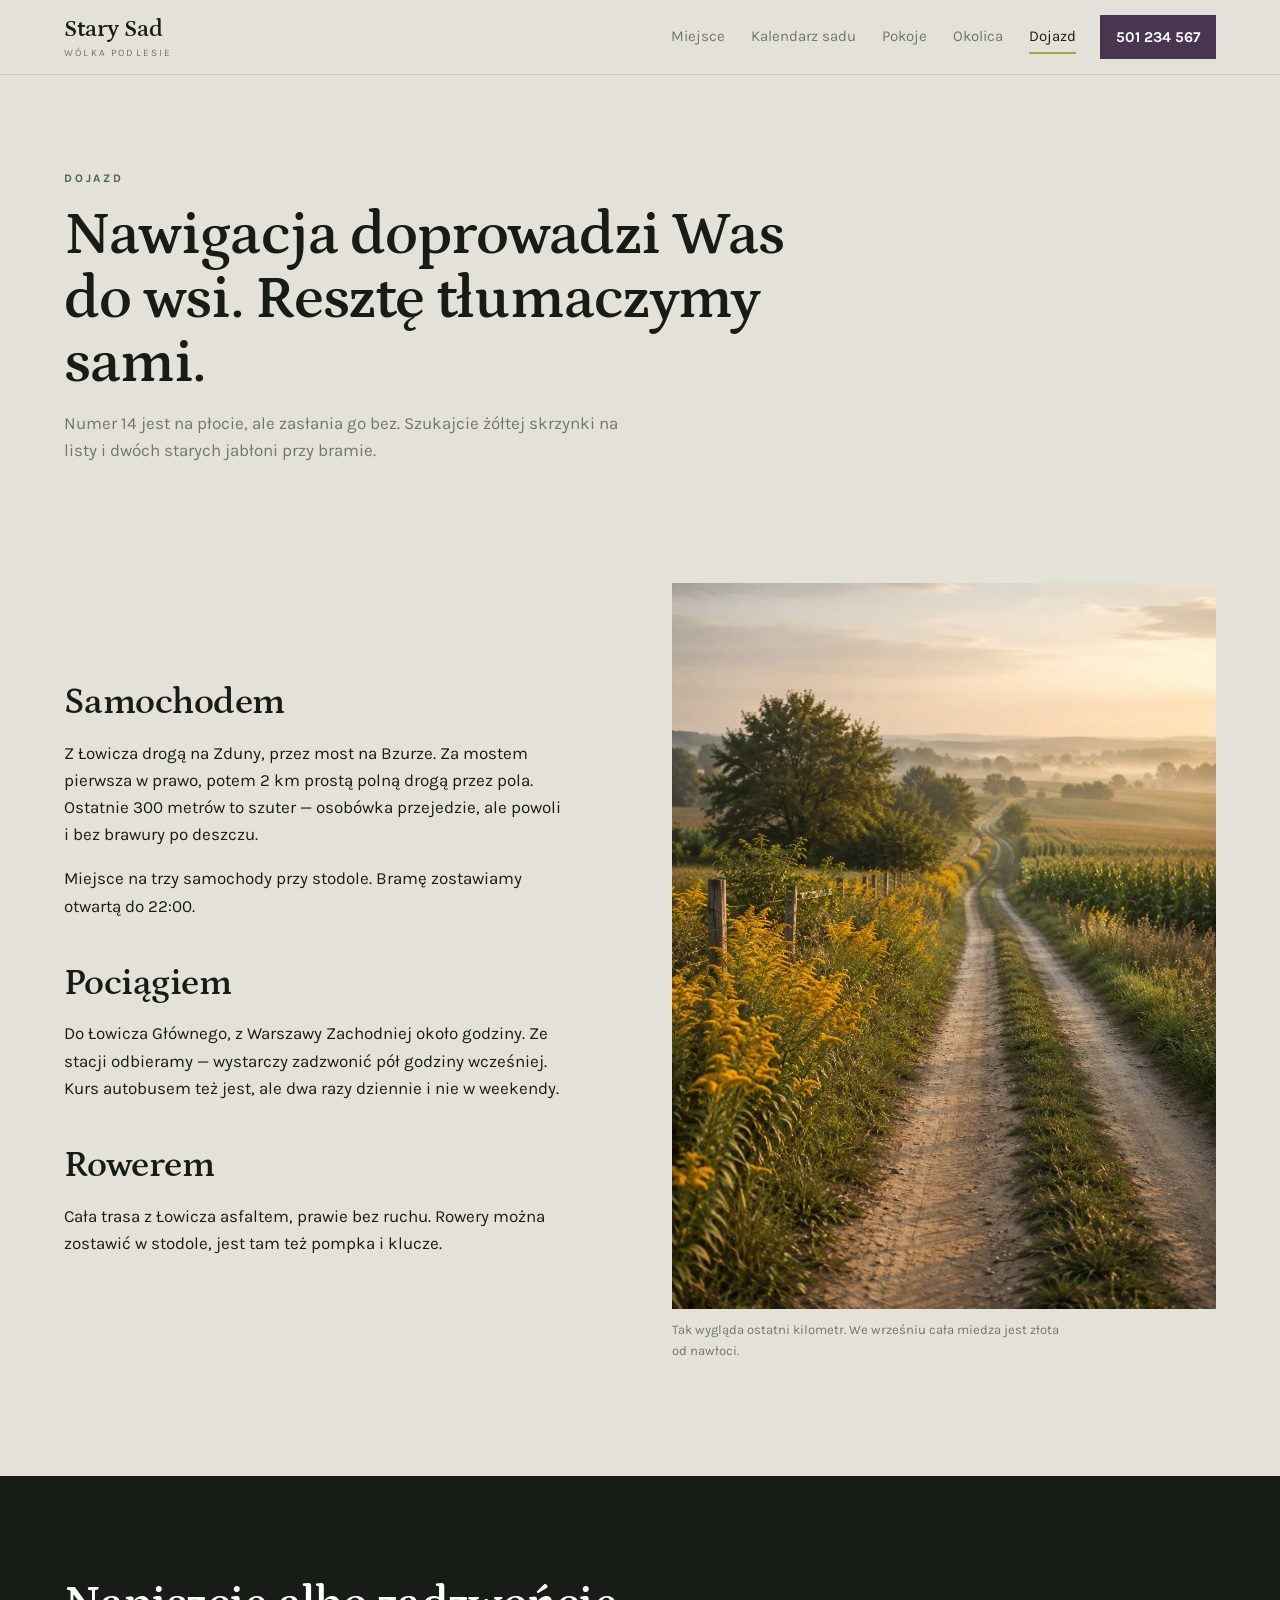
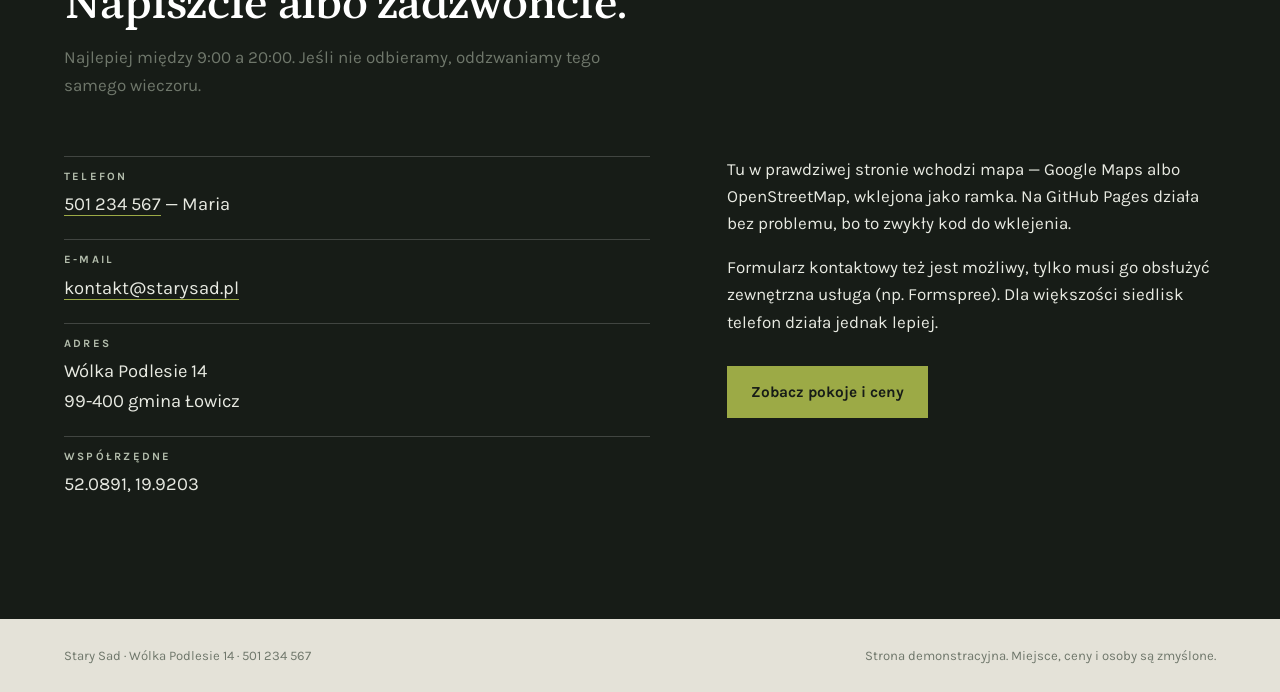
==== kontakt.html @ 5e28451e "Add files via upload" ====
<!doctype html>
<html lang="pl">
<head>
<meta charset="utf-8">
<meta name="viewport" content="width=device-width,initial-scale=1">
<title>Dojazd i kontakt — Stary Sad</title>
<meta name="description" content="Jak dojechać do siedliska Stary Sad w Wólce Podlesie: samochodem, pociągiem do Łowicza, rowerem. Telefon 501 234 567.">
<meta property="og:title" content="Dojazd i kontakt — Stary Sad">
<meta property="og:description" content="9 km od Łowicza. Ostatnie 300 metrów to szuter.">
<meta property="og:image" content="img/hero-dom.jpg">
<link rel="icon" href="data:image/svg+xml,<svg xmlns='http://www.w3.org/2000/svg' viewBox='0 0 32 32'><rect width='32' height='32' fill='%2333472c'/><circle cx='16' cy='19' r='8' fill='%239caa46'/><path d='M16 11V5' stroke='%23e4e2d8' stroke-width='2'/></svg>">
<link rel="preconnect" href="https://fonts.googleapis.com">
<link rel="preconnect" href="https://fonts.gstatic.com" crossorigin>
<link href="https://fonts.googleapis.com/css2?family=Karla:wght@400;700&family=Petrona:wght@500;600&display=swap" rel="stylesheet">
<link rel="stylesheet" href="styl.css">
</head>
<body>

<header class="gora">
  <div class="owijka gora-rzad">
    <a class="znak" href="index.html">Stary Sad<i>Wólka Podlesie</i></a>
    <nav class="menu">
      <a href="index.html#miejsce">Miejsce</a>
      <a href="index.html#kalendarz">Kalendarz sadu</a>
      <a href="pokoje.html">Pokoje</a>
      <a href="index.html#okolica">Okolica</a>
      <a href="kontakt.html" aria-current="page">Dojazd</a>
    </nav>
    <a class="telefon" href="tel:+48501234567">501 234 567</a>
  </div>
</header>

<main>

<section class="owijka naglowek-strony">
  <p class="nadpis" style="color:var(--sad-jasny)">Dojazd</p>
  <h1>Nawigacja doprowadzi Was do wsi. Resztę tłumaczymy sami.</h1>
  <p class="wstep">Numer 14 jest na płocie, ale zasłania go bez. Szukajcie żółtej skrzynki na listy i dwóch starych jabłoni przy bramie.</p>
</section>

<section class="blok">
  <div class="owijka para">
    <div>
      <h2 class="tytul" style="font-size:clamp(1.6rem,3vw,2.3rem)">Samochodem</h2>
      <p>Z Łowicza drogą na Zduny, przez most na Bzurze. Za mostem pierwsza w prawo, potem 2 km prostą polną drogą przez pola. Ostatnie 300 metrów to szuter — osobówka przejedzie, ale powoli i bez brawury po deszczu.</p>
      <p>Miejsce na trzy samochody przy stodole. Bramę zostawiamy otwartą do 22:00.</p>

      <h2 class="tytul" style="font-size:clamp(1.6rem,3vw,2.3rem);margin-top:44px">Pociągiem</h2>
      <p>Do Łowicza Głównego, z Warszawy Zachodniej około godziny. Ze stacji odbieramy — wystarczy zadzwonić pół godziny wcześniej. Kurs autobusem też jest, ale dwa razy dziennie i nie w weekendy.</p>

      <h2 class="tytul" style="font-size:clamp(1.6rem,3vw,2.3rem);margin-top:44px">Rowerem</h2>
      <p>Cała trasa z Łowicza asfaltem, prawie bez ruchu. Rowery można zostawić w stodole, jest tam też pompka i klucze.</p>
    </div>

    <div>
      <div class="ph" data-opis="zdjęcie: droga do siedliska" style="aspect-ratio:3/4">
        <img src="img/droga.jpg" width="1086" height="1448" loading="lazy" decoding="async" alt="Polna droga prowadząca do siedliska">
      </div>
      <p class="podpis">Tak wygląda ostatni kilometr. We wrześniu cała miedza jest złota od nawłoci.</p>
    </div>
  </div>
</section>

<section class="blok kontakt">
  <div class="owijka">
    <h2 class="tytul">Napiszcie albo zadzwońcie.</h2>
    <p class="wstep">Najlepiej między 9:00 a 20:00. Jeśli nie odbieramy, oddzwaniamy tego samego wieczoru.</p>

    <div class="kontakt-siatka">
      <dl class="dane">
        <div>
          <dt>Telefon</dt>
          <dd><a href="tel:+48501234567">501 234 567</a> — Maria</dd>
        </div>
        <div>
          <dt>E-mail</dt>
          <dd><a href="mailto:kontakt@starysad.pl">kontakt@starysad.pl</a></dd>
        </div>
        <div>
          <dt>Adres</dt>
          <dd>Wólka Podlesie 14<br>99-400 gmina Łowicz</dd>
        </div>
        <div>
          <dt>Współrzędne</dt>
          <dd>52.0891, 19.9203</dd>
        </div>
      </dl>

      <div>
        <p>Tu w prawdziwej stronie wchodzi mapa — Google Maps albo OpenStreetMap, wklejona jako ramka. Na GitHub Pages działa bez problemu, bo to zwykły kod do wklejenia.</p>
        <p>Formularz kontaktowy też jest możliwy, tylko musi go obsłużyć zewnętrzna usługa (np. Formspree). Dla większości siedlisk telefon działa jednak lepiej.</p>
        <div class="przyciski">
          <a class="btn btn-glowny" href="pokoje.html">Zobacz pokoje i ceny</a>
        </div>
      </div>
    </div>
  </div>
</section>

</main>

<footer class="owijka stopka">
  <span>Stary Sad · Wólka Podlesie 14 · 501 234 567</span>
  <span>Strona demonstracyjna. Miejsce, ceny i osoby są zmyślone.</span>
</footer>

<script src="skrypt.js"></script>
</body>
</html>
---- styl.css ----
/* Stary Sad — arkusz wspólny dla wszystkich podstron */

:root{
  --atrament:#171c17;
  --sad:#33472c;
  --sad-jasny:#4c6440;
  --sliwka:#4a3550;
  --antonowka:#9caa46;
  --len:#e4e2d8;
  --len-jasny:#efeee7;
  --mgla:#b3bdac;
  --szept:#6f776b;
  --linia:#cdcabd;

  --display:"Petrona",Georgia,serif;
  --tekst:"Karla",system-ui,-apple-system,"Segoe UI",sans-serif;

  --marg:clamp(20px,5vw,64px);
}

*{box-sizing:border-box}
html{scroll-behavior:smooth}
body{
  margin:0;background:var(--len);color:var(--atrament);
  font-family:var(--tekst);font-size:17px;line-height:1.6;
  -webkit-font-smoothing:antialiased;
}
img{display:block;max-width:100%}
a{color:inherit}
h1,h2,h3{font-family:var(--display);font-weight:600;letter-spacing:-.015em;margin:0}
:focus-visible{outline:3px solid var(--sliwka);outline-offset:3px}

.owijka{width:min(1180px,100% - var(--marg)*2);margin-inline:auto}
section{scroll-margin-top:96px}

/* ---------- nagłówek ---------- */
.gora{
  position:sticky;top:0;z-index:40;background:var(--len);
  border-bottom:1px solid var(--linia);
}
.gora-rzad{display:flex;align-items:center;gap:24px;min-height:74px}
.znak{font-family:var(--display);font-size:1.5rem;font-weight:600;text-decoration:none;line-height:1.1}
.znak i{display:block;font:400 .62rem/1 var(--tekst);font-style:normal;
  letter-spacing:.22em;text-transform:uppercase;color:var(--szept);margin-top:5px}
.menu{margin-left:auto;display:flex;gap:26px;font-size:.94rem}
.menu a{text-decoration:none;color:var(--szept);padding:4px 0;border-bottom:2px solid transparent}
.menu a:hover,.menu a[aria-current]{color:var(--atrament);border-bottom-color:var(--antonowka)}
.telefon{
  font-weight:700;text-decoration:none;white-space:nowrap;
  padding:10px 16px;background:var(--sliwka);color:#fff;font-size:.94rem;
}
.telefon:hover{background:var(--atrament)}

/* ---------- hero ---------- */
.hero{position:relative;min-height:min(86vh,760px);display:flex;align-items:flex-end;
  background:var(--sad);overflow:hidden}
.hero .ph,.hero .ph img{position:absolute;inset:0;width:100%;height:100%}
.hero .ph img{object-fit:cover;object-position:38% center}
.hero:after{content:"";position:absolute;inset:0;
  background:linear-gradient(180deg,rgba(23,28,23,.45) 0%,rgba(23,28,23,.05) 38%,rgba(23,28,23,.82) 100%)}
.hero-tresc{position:relative;z-index:2;color:#f3f2ea;padding:0 0 clamp(36px,6vw,72px)}
.hero h1{font-size:clamp(2.6rem,6.4vw,5rem);line-height:1.02;max-width:16ch;color:#fff}
.nadpis{font:700 .72rem/1 var(--tekst);letter-spacing:.24em;text-transform:uppercase;
  color:var(--antonowka);margin-bottom:20px}
.hero p{max-width:52ch;font-size:1.1rem;color:#dfe2d8;margin:20px 0 0}
.przyciski{display:flex;gap:12px;flex-wrap:wrap;margin-top:30px}
.btn{display:inline-block;padding:14px 24px;text-decoration:none;font-weight:700;font-size:.96rem}
.btn-glowny{background:var(--antonowka);color:var(--atrament)}
.btn-glowny:hover{background:#b0be55}
.btn-obrys{border:1.5px solid rgba(255,255,255,.6);color:#fff}
.btn-obrys:hover{background:rgba(255,255,255,.12)}
.btn-ciemny{background:var(--sliwka);color:#fff}
.btn-ciemny:hover{background:var(--atrament)}

/* ---------- bloki treści ---------- */
.blok{padding:clamp(56px,8vw,104px) 0}
.blok-len{background:var(--len-jasny);border-block:1px solid var(--linia)}
.tytul{font-size:clamp(1.9rem,4vw,3rem);line-height:1.08;max-width:20ch}
.wstep{color:var(--szept);max-width:56ch;margin-top:14px}
.para{display:grid;grid-template-columns:1fr 1fr;gap:clamp(28px,5vw,64px);align-items:center}
.para p{max-width:50ch}
.podpis{font-size:.82rem;color:var(--szept);margin-top:10px}

/* ---------- kalendarz sadu (element charakterystyczny) ---------- */
.kalendarz{background:var(--sad);color:#eceee6}
.kalendarz .tytul{color:#fff}
.kalendarz .wstep{color:var(--mgla)}
.miesiace{display:grid;grid-template-columns:repeat(12,1fr);gap:6px;margin-top:44px;
  align-items:end;min-height:190px}
.mies{background:none;border:0;padding:0;font:inherit;color:inherit;text-align:left;cursor:pointer;
  display:flex;flex-direction:column;justify-content:flex-end;gap:8px}
.slupek{width:100%;background:rgba(255,255,255,.16);transition:background .2s}
.mies:hover .slupek,.mies[aria-pressed="true"] .slupek{background:var(--antonowka)}
.mies[aria-pressed="true"] .slupek{box-shadow:0 0 0 1px var(--antonowka)}
.mies span{font:700 .7rem/1 var(--tekst);letter-spacing:.1em;text-transform:uppercase;color:var(--mgla)}
.mies[aria-pressed="true"] span{color:#fff}
.opis-miesiaca{
  margin-top:26px;border-top:1px solid rgba(255,255,255,.2);padding-top:22px;
  display:grid;grid-template-columns:auto 1fr;gap:22px;align-items:baseline;min-height:86px}
.opis-miesiaca b{font-family:var(--display);font-size:1.7rem;font-weight:600;white-space:nowrap}
.opis-miesiaca p{margin:0;color:#dfe4d9;max-width:60ch}

/* ---------- pokoje ---------- */
.pokoje{display:grid;grid-template-columns:repeat(3,1fr);gap:24px;margin-top:44px}
.pokoj{background:var(--len-jasny);border:1px solid var(--linia);display:flex;flex-direction:column}
.pokoj .ph{aspect-ratio:4/3}
.pokoj-tresc{padding:22px;display:flex;flex-direction:column;flex:1;gap:10px}
.pokoj h3{font-size:1.45rem}
.pokoj p{margin:0;color:var(--szept);font-size:.95rem}
.cena{margin-top:auto;padding-top:14px;border-top:1px solid var(--linia);
  display:flex;justify-content:space-between;align-items:baseline;gap:10px}
.cena b{font-family:var(--display);font-size:1.35rem;font-weight:600}
.cena small{color:var(--szept);font-size:.82rem}

/* ---------- okolica ---------- */
.okolica{margin-top:40px;border-top:1px solid var(--linia)}
.pozycja{display:grid;grid-template-columns:96px 1fr;gap:20px;padding:20px 0;
  border-bottom:1px solid var(--linia);align-items:baseline}
.dystans{font-family:var(--display);font-size:1.15rem;font-weight:600;color:var(--sliwka)}
.pozycja h3{font-size:1.05rem;font-family:var(--tekst);font-weight:700;margin-bottom:3px}
.pozycja p{margin:0;color:var(--szept);font-size:.95rem}

/* ---------- galeria ---------- */
.galeria{display:grid;grid-template-columns:repeat(3,1fr);gap:12px;margin-top:40px}
.galeria .ph{aspect-ratio:3/2}

/* ---------- zdjęcia i zastępniki ---------- */
.ph{position:relative;overflow:hidden;background:var(--mgla)}
.ph img{width:100%;height:100%;object-fit:cover}
.ph.brak{background:
  repeating-linear-gradient(45deg,#c9cfc2 0 10px,#c3cabc 10px 20px);}
.ph.brak:after{
  content:attr(data-opis);position:absolute;inset:0;display:flex;align-items:center;
  justify-content:center;text-align:center;padding:16px;
  font:700 .74rem/1.45 var(--tekst);letter-spacing:.1em;text-transform:uppercase;color:#4c5548}
.ph.brak img{display:none}

/* ---------- kontakt / stopka ---------- */
.kontakt{background:var(--atrament);color:#e8eae2}
.kontakt .tytul{color:#fff}
.kontakt-siatka{display:grid;grid-template-columns:1.2fr 1fr;gap:clamp(30px,6vw,80px);margin-top:40px}
.dane{display:grid;gap:20px}
.dane div{border-top:1px solid rgba(255,255,255,.18);padding-top:14px}
.dane dt{font:700 .7rem/1 var(--tekst);letter-spacing:.2em;text-transform:uppercase;
  color:var(--mgla);margin-bottom:8px}
.dane dd{margin:0;font-size:1.15rem}
.dane a{text-decoration:none;border-bottom:1px solid var(--antonowka)}
.stopka{padding:26px 0;font-size:.82rem;color:var(--szept);display:flex;
  justify-content:space-between;gap:16px;flex-wrap:wrap}

/* ---------- podstrony ---------- */
.naglowek-strony{padding:clamp(48px,7vw,86px) 0 0}
.naglowek-strony h1{font-size:clamp(2.2rem,5vw,3.8rem);line-height:1.05;max-width:18ch}
.pokoj-duzy{display:grid;grid-template-columns:1fr 1fr;gap:clamp(28px,5vw,60px);
  align-items:center;padding:clamp(40px,6vw,72px) 0;border-bottom:1px solid var(--linia)}
.pokoj-duzy:nth-child(even) .ph{order:2}
.pokoj-duzy .ph{aspect-ratio:4/3}
.lista{list-style:none;padding:0;margin:18px 0 0;display:grid;gap:8px}
.lista li{padding-left:22px;position:relative;color:var(--szept);font-size:.96rem}
.lista li:before{content:"";position:absolute;left:0;top:.62em;width:9px;height:9px;
  background:var(--antonowka)}
.tabela{width:100%;border-collapse:collapse;margin-top:30px;font-size:.96rem}
.tabela th,.tabela td{text-align:left;padding:13px 12px;border-bottom:1px solid var(--linia)}
.tabela th{font:700 .72rem/1 var(--tekst);letter-spacing:.16em;text-transform:uppercase;color:var(--szept)}
.tabela td:last-child,.tabela th:last-child{text-align:right}

/* ---------- responsywność ---------- */
@media(max-width:900px){
  .para,.kontakt-siatka,.pokoj-duzy{grid-template-columns:1fr}
  .pokoj-duzy:nth-child(even) .ph{order:0}
  .pokoje{grid-template-columns:1fr;max-width:460px}
  .galeria{grid-template-columns:repeat(2,1fr)}
  .menu{display:none}
  .gora-rzad{justify-content:space-between}
  .telefon{margin-left:auto}
  .miesiace{grid-template-columns:repeat(6,1fr);row-gap:18px;min-height:0}
  .slupek{min-height:14px}
  .opis-miesiaca{grid-template-columns:1fr;gap:8px}
}
@media(max-width:520px){
  body{font-size:16px}
  .pozycja{grid-template-columns:1fr;gap:4px}
  .znak{font-size:1.25rem}
}
@media(prefers-reduced-motion:reduce){
  html{scroll-behavior:auto}
  *{transition:none!important}
}
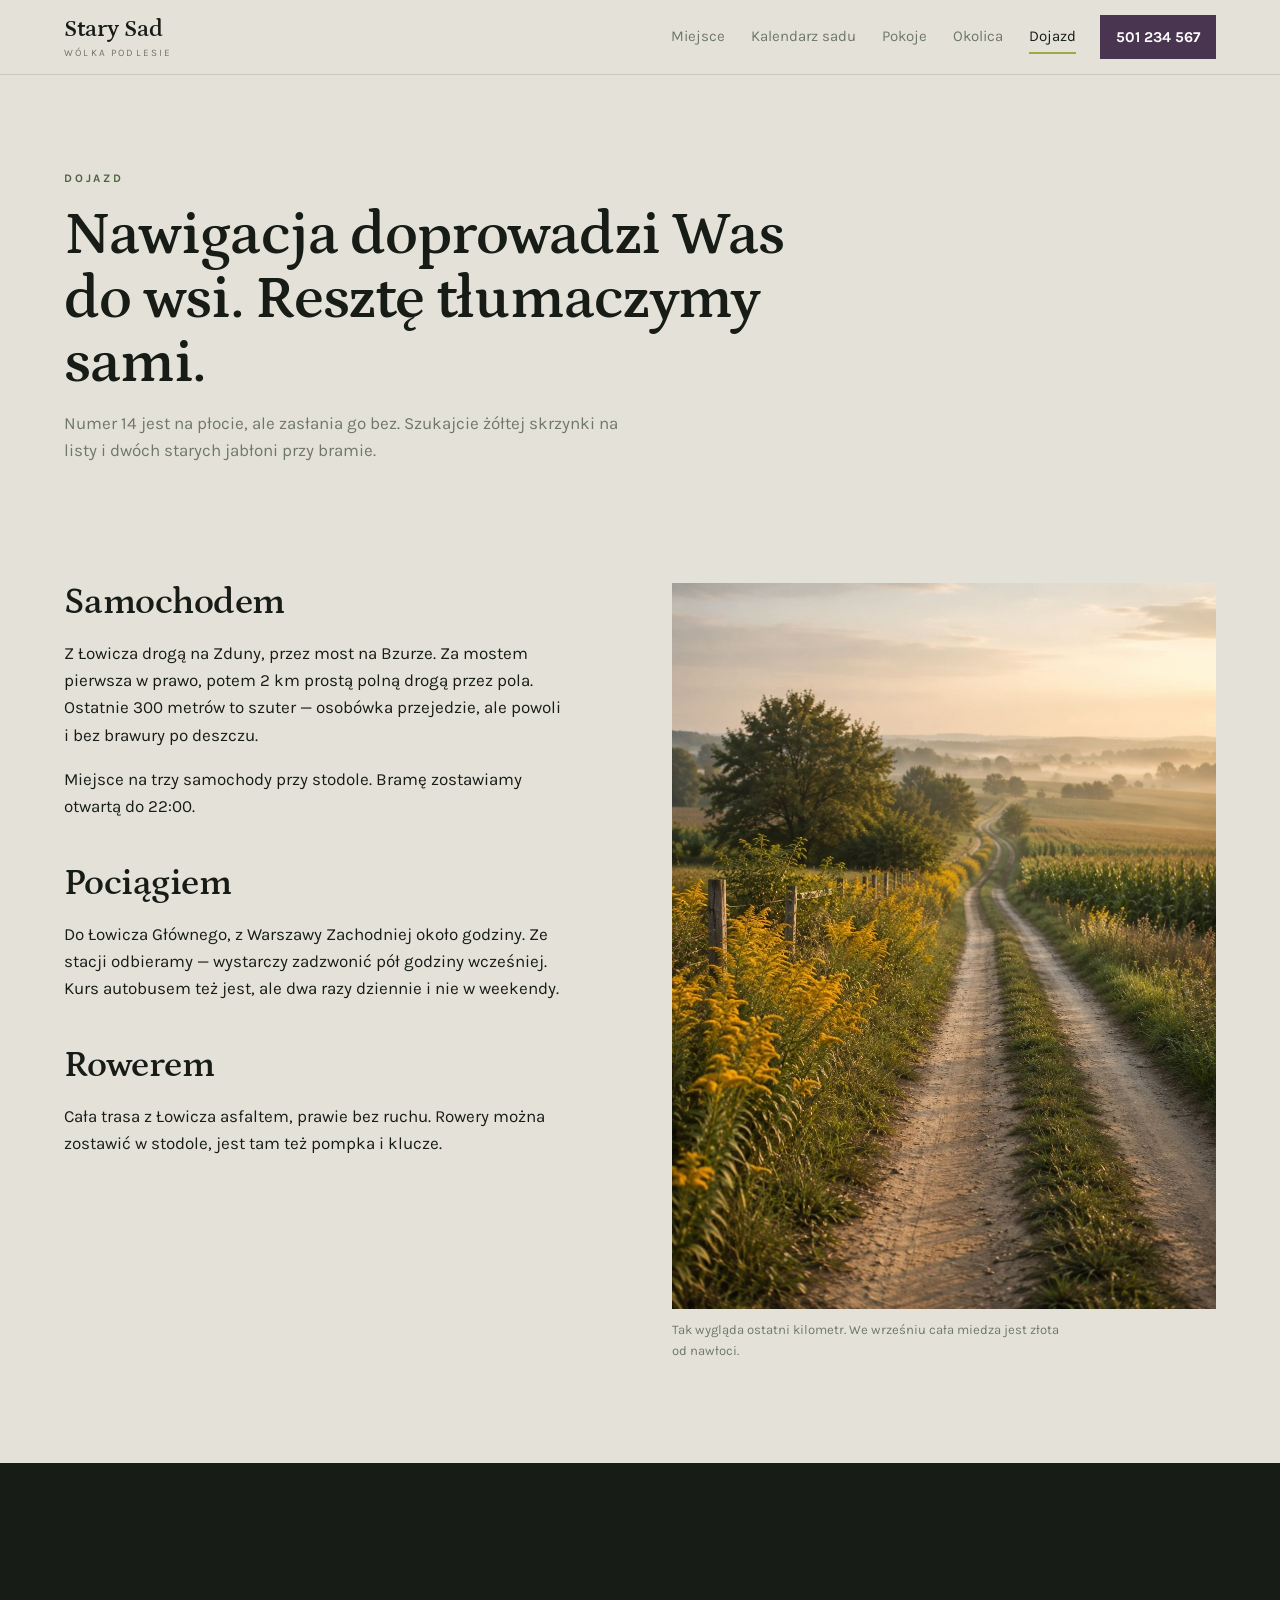
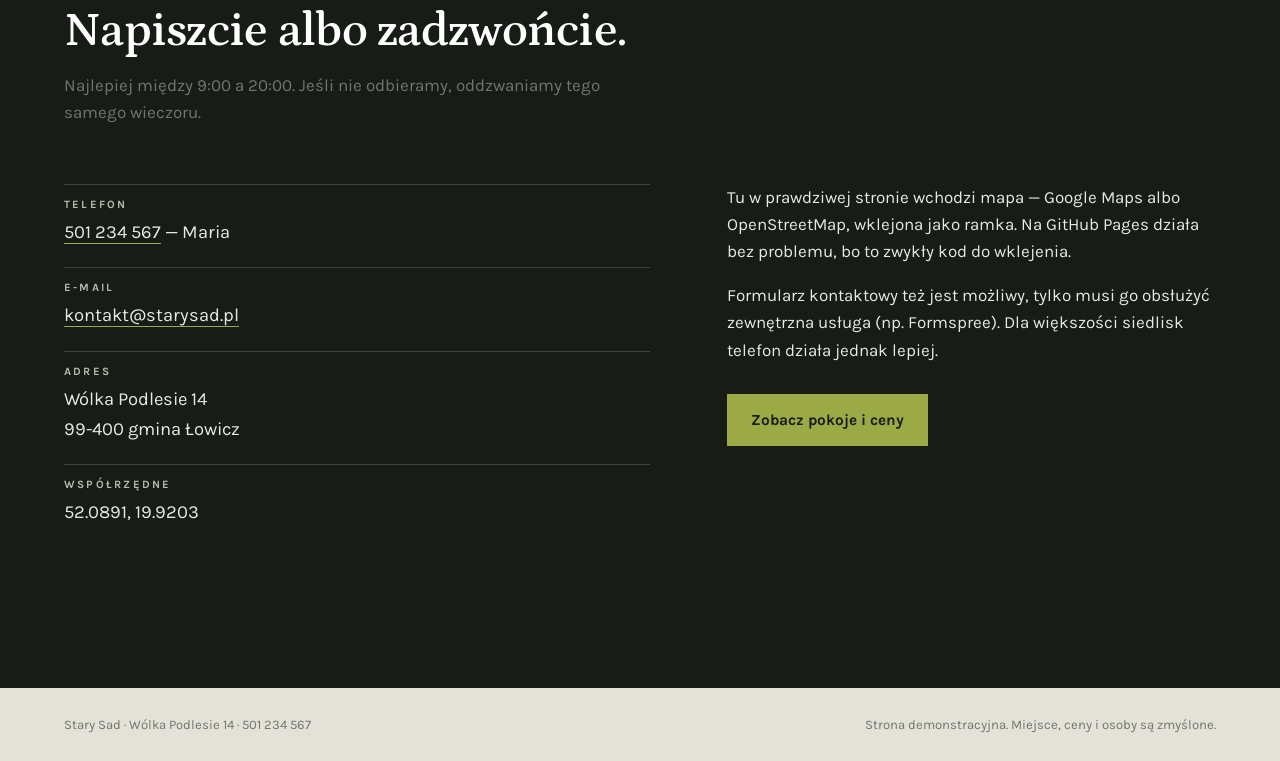
==== commit 6d272d31: "Add files via upload" ====
--- a/kontakt.html
+++ b/kontakt.html
@@ -7,11 +7,17 @@
 <meta name="description" content="Jak dojechać do siedliska Stary Sad w Wólce Podlesie: samochodem, pociągiem do Łowicza, rowerem. Telefon 501 234 567.">
 <meta property="og:title" content="Dojazd i kontakt — Stary Sad">
 <meta property="og:description" content="9 km od Łowicza. Ostatnie 300 metrów to szuter.">
-<meta property="og:image" content="img/hero-dom.jpg">
+<meta property="og:image" content="https://alexgreen-art.github.io/stary-sad/img/hero-dom.jpg">
+<meta property="og:image:width" content="2000">
+<meta property="og:image:height" content="1125">
+<meta property="og:type" content="website">
+<meta property="og:locale" content="pl_PL">
+<meta property="og:url" content="https://alexgreen-art.github.io/stary-sad/kontakt.html">
 <link rel="icon" href="data:image/svg+xml,<svg xmlns='http://www.w3.org/2000/svg' viewBox='0 0 32 32'><rect width='32' height='32' fill='%2333472c'/><circle cx='16' cy='19' r='8' fill='%239caa46'/><path d='M16 11V5' stroke='%23e4e2d8' stroke-width='2'/></svg>">
 <link rel="preconnect" href="https://fonts.googleapis.com">
 <link rel="preconnect" href="https://fonts.gstatic.com" crossorigin>
 <link href="https://fonts.googleapis.com/css2?family=Karla:wght@400;700&family=Petrona:wght@500;600&display=swap" rel="stylesheet">
+<link rel="canonical" href="https://alexgreen-art.github.io/stary-sad/kontakt.html">
 <link rel="stylesheet" href="styl.css">
 </head>
 <body>
--- a/styl.css
+++ b/styl.css
@@ -31,7 +31,7 @@
 :focus-visible{outline:3px solid var(--sliwka);outline-offset:3px}
 
 .owijka{width:min(1180px,100% - var(--marg)*2);margin-inline:auto}
-section{scroll-margin-top:96px}
+[id]{scroll-margin-top:95px}
 
 /* ---------- nagłówek ---------- */
 .gora{
@@ -77,7 +77,8 @@
 .blok-len{background:var(--len-jasny);border-block:1px solid var(--linia)}
 .tytul{font-size:clamp(1.9rem,4vw,3rem);line-height:1.08;max-width:20ch}
 .wstep{color:var(--szept);max-width:56ch;margin-top:14px}
-.para{display:grid;grid-template-columns:1fr 1fr;gap:clamp(28px,5vw,64px);align-items:center}
+.para{display:grid;grid-template-columns:1fr 1fr;gap:clamp(28px,5vw,64px);align-items:start}
+.para > div > p:last-child{margin-bottom:0}
 .para p{max-width:50ch}
 .podpis{font-size:.82rem;color:var(--szept);margin-top:10px}
 
@@ -137,6 +138,7 @@
 
 /* ---------- kontakt / stopka ---------- */
 .kontakt{background:var(--atrament);color:#e8eae2}
+main > section:last-child{min-height:calc(100vh - 75px);display:flex;align-items:center}
 .kontakt .tytul{color:#fff}
 .kontakt-siatka{display:grid;grid-template-columns:1.2fr 1fr;gap:clamp(30px,6vw,80px);margin-top:40px}
 .dane{display:grid;gap:20px}
@@ -166,6 +168,7 @@
 
 /* ---------- responsywność ---------- */
 @media(max-width:900px){
+  main > section:last-child{min-height:0;display:block}
   .para,.kontakt-siatka,.pokoj-duzy{grid-template-columns:1fr}
   .pokoj-duzy:nth-child(even) .ph{order:0}
   .pokoje{grid-template-columns:1fr;max-width:460px}
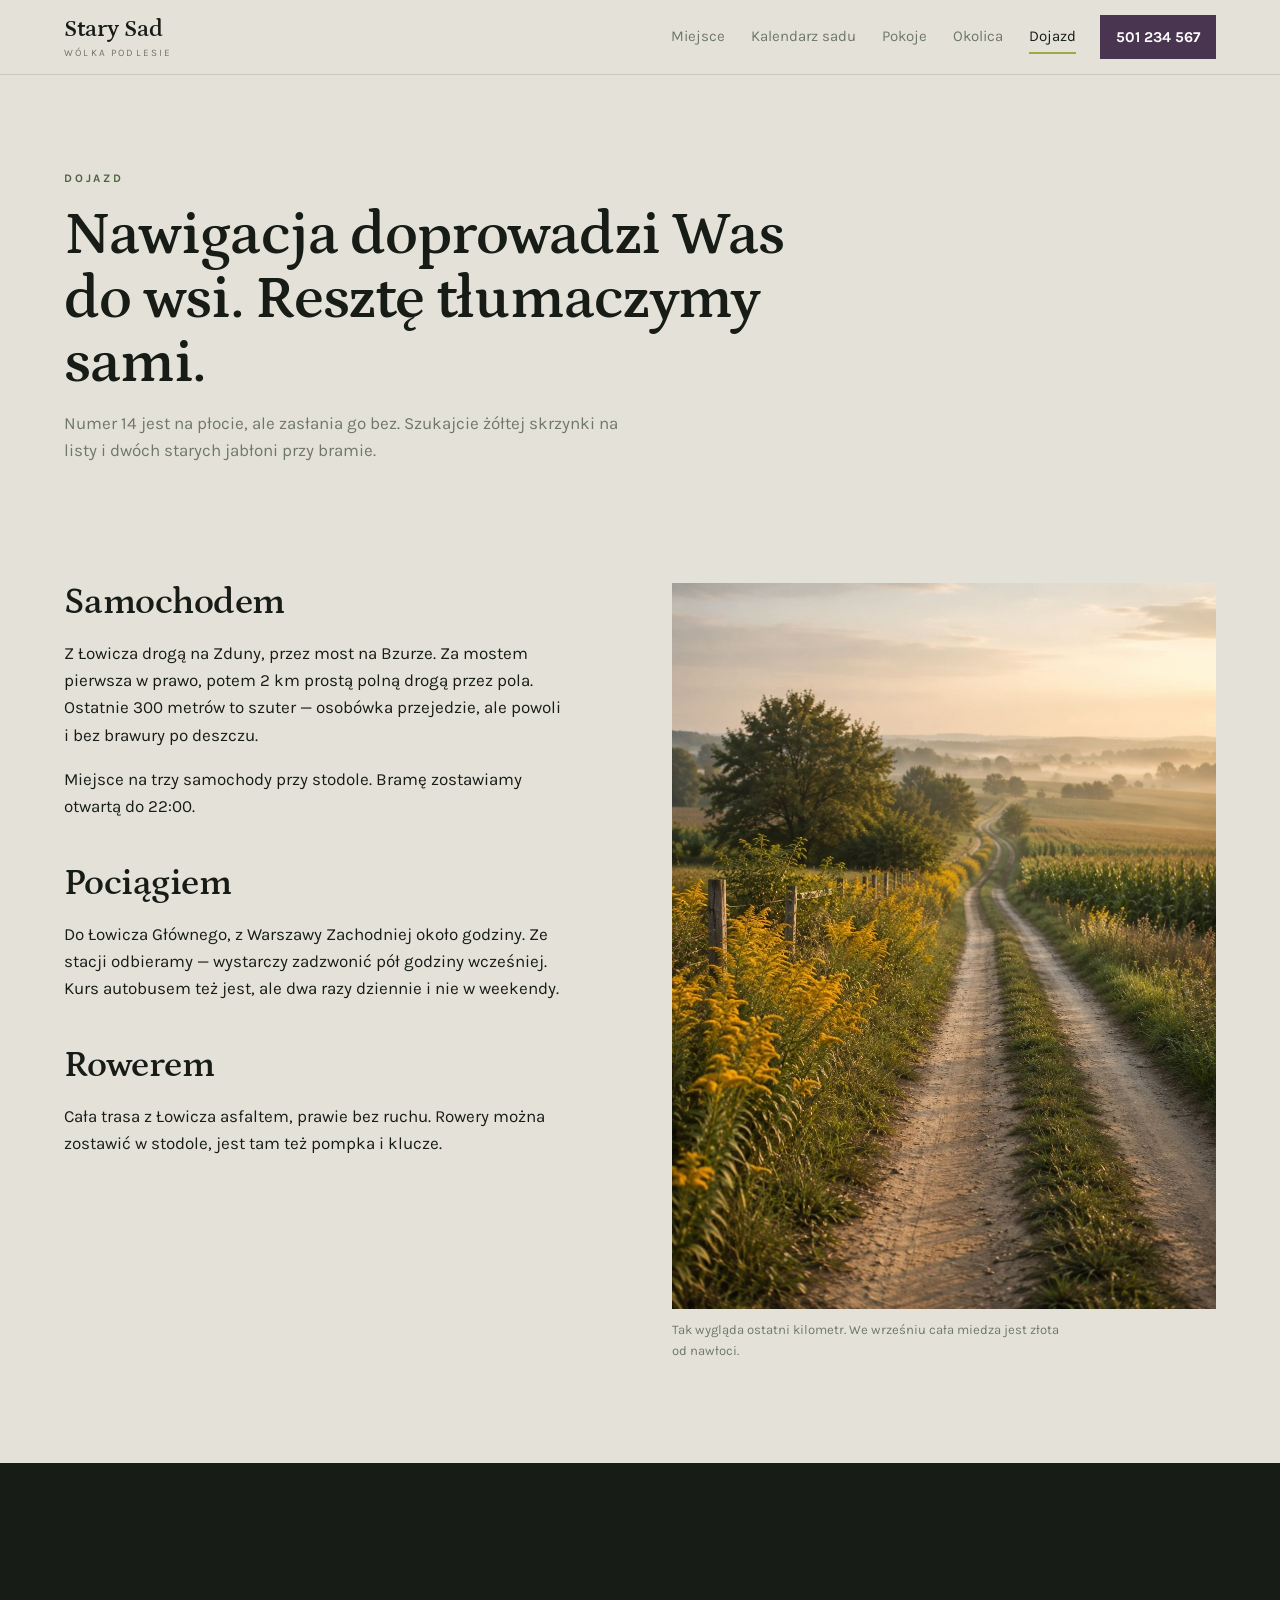
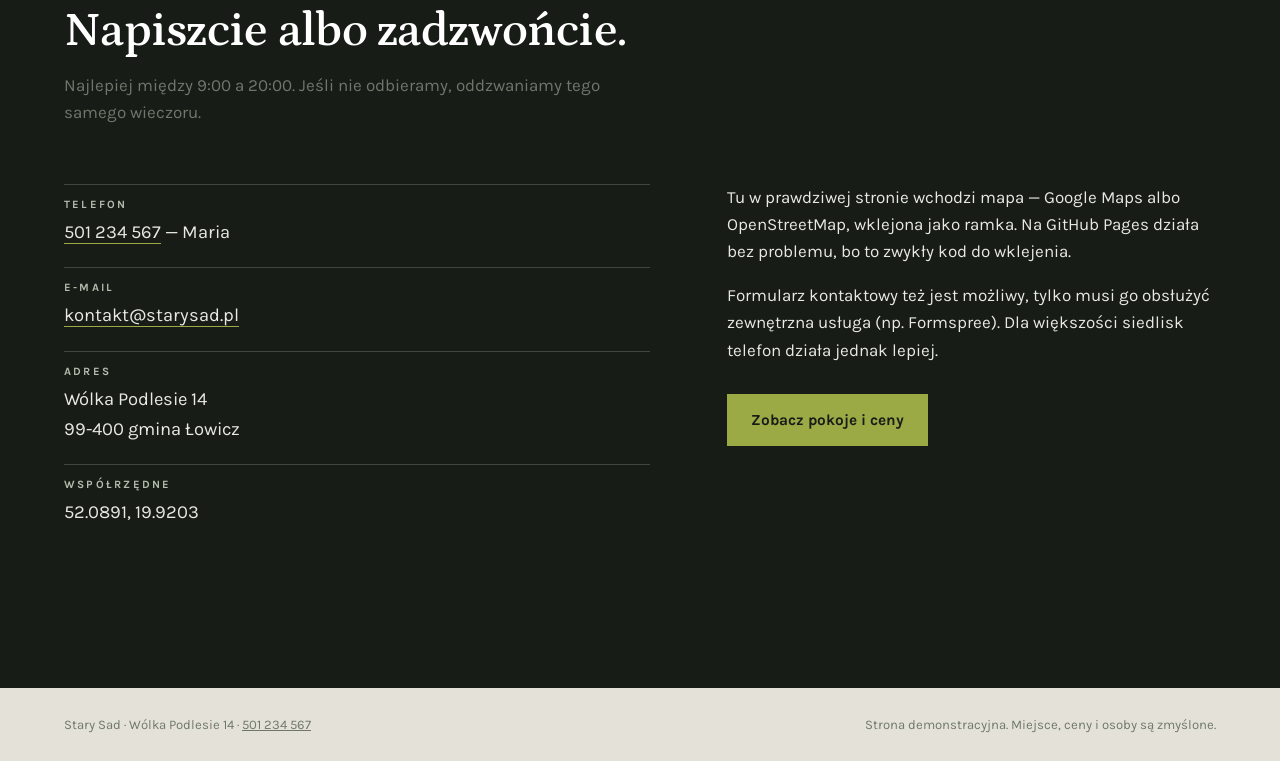
==== commit f463b8d7: "Add files via upload" ====
--- a/kontakt.html
+++ b/kontakt.html
@@ -18,7 +18,7 @@
 <link rel="preconnect" href="https://fonts.gstatic.com" crossorigin>
 <link href="https://fonts.googleapis.com/css2?family=Karla:wght@400;700&family=Petrona:wght@500;600&display=swap" rel="stylesheet">
 <link rel="canonical" href="https://alexgreen-art.github.io/stary-sad/kontakt.html">
-<link rel="stylesheet" href="styl.css">
+<link rel="stylesheet" href="styl.css?v=2">
 </head>
 <body>
 
@@ -34,6 +34,13 @@
     </nav>
     <a class="telefon" href="tel:+48501234567">501 234 567</a>
   </div>
+  <nav class="menu-tel owijka" aria-label="Menu">
+    <a href="index.html#miejsce">Miejsce</a>
+    <a href="index.html#kalendarz">Kalendarz sadu</a>
+    <a href="pokoje.html">Pokoje</a>
+    <a href="index.html#okolica">Okolica</a>
+    <a href="kontakt.html" aria-current="page">Dojazd</a>
+  </nav>
 </header>
 
 <main>
@@ -106,7 +113,7 @@
 </main>
 
 <footer class="owijka stopka">
-  <span>Stary Sad · Wólka Podlesie 14 · 501 234 567</span>
+  <span>Stary Sad · Wólka Podlesie 14 · <a href="tel:+48501234567">501 234 567</a></span>
   <span>Strona demonstracyjna. Miejsce, ceny i osoby są zmyślone.</span>
 </footer>
 
--- a/styl.css
+++ b/styl.css
@@ -43,6 +43,7 @@
 .znak i{display:block;font:400 .62rem/1 var(--tekst);font-style:normal;
   letter-spacing:.22em;text-transform:uppercase;color:var(--szept);margin-top:5px}
 .menu{margin-left:auto;display:flex;gap:26px;font-size:.94rem}
+.menu-tel{display:none}
 .menu a{text-decoration:none;color:var(--szept);padding:4px 0;border-bottom:2px solid transparent}
 .menu a:hover,.menu a[aria-current]{color:var(--atrament);border-bottom-color:var(--antonowka)}
 .telefon{
@@ -174,6 +175,11 @@
   .pokoje{grid-template-columns:1fr;max-width:460px}
   .galeria{grid-template-columns:repeat(2,1fr)}
   .menu{display:none}
+  .menu-tel{display:flex;gap:20px;overflow-x:auto;font-size:.88rem;
+    padding:9px 0 11px;border-top:1px solid var(--linia)}
+  .menu-tel a{text-decoration:none;color:var(--szept);white-space:nowrap;
+    padding-bottom:3px;border-bottom:2px solid transparent}
+  .menu-tel a[aria-current]{color:var(--atrament);border-bottom-color:var(--antonowka)}
   .gora-rzad{justify-content:space-between}
   .telefon{margin-left:auto}
   .miesiace{grid-template-columns:repeat(6,1fr);row-gap:18px;min-height:0}
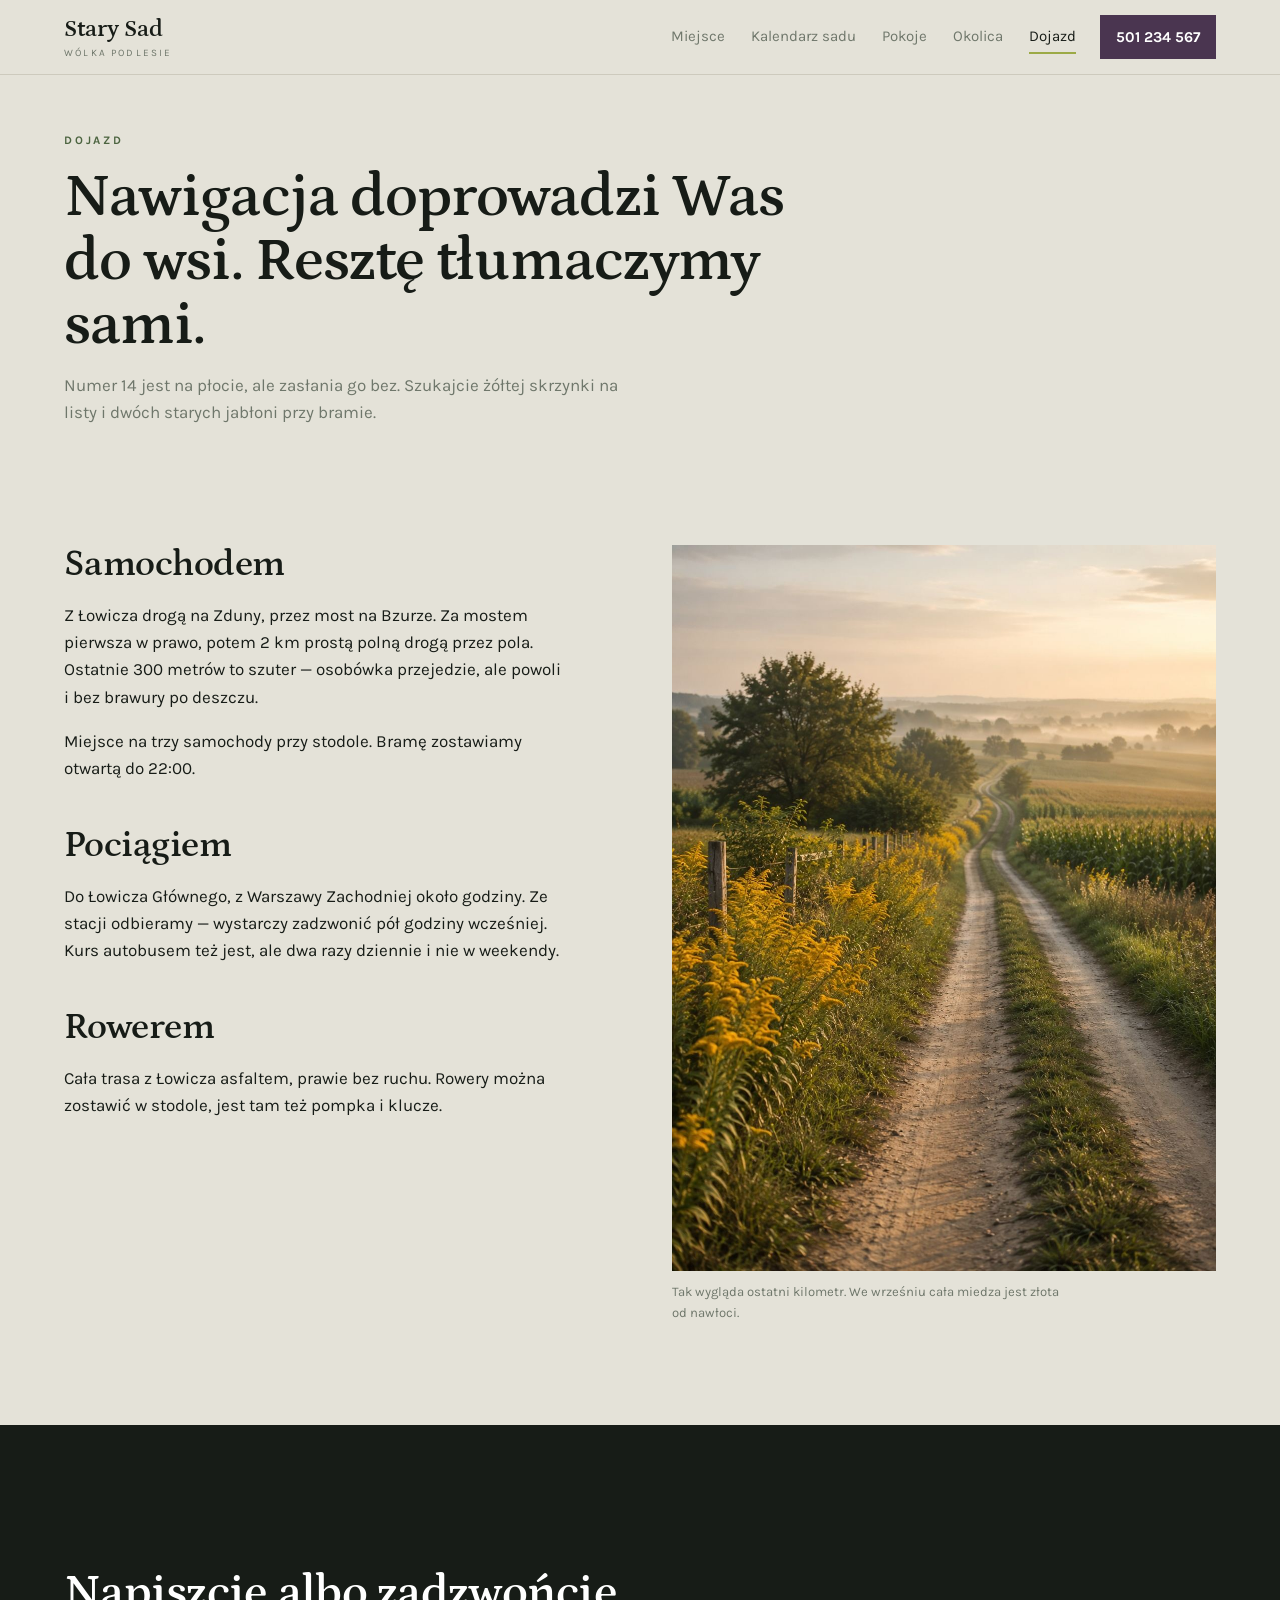
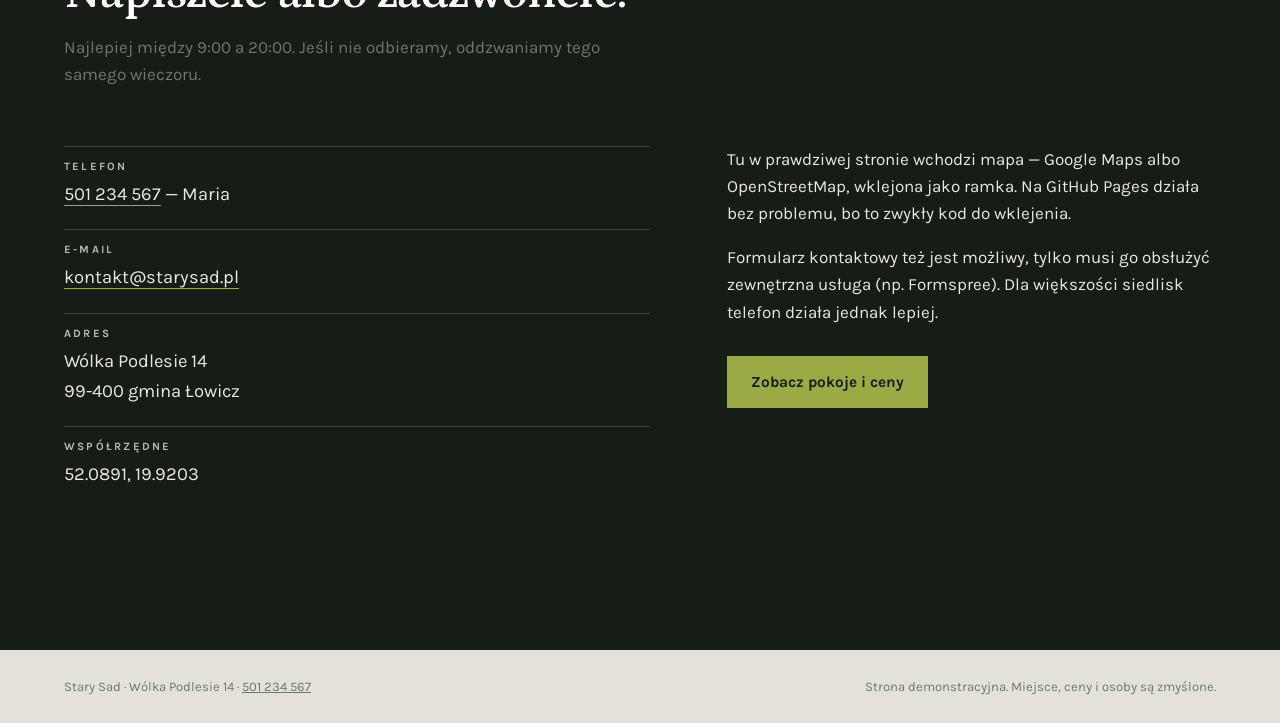
==== commit 64096628: "Add files via upload" ====
--- a/kontakt.html
+++ b/kontakt.html
@@ -18,7 +18,7 @@
 <link rel="preconnect" href="https://fonts.gstatic.com" crossorigin>
 <link href="https://fonts.googleapis.com/css2?family=Karla:wght@400;700&family=Petrona:wght@500;600&display=swap" rel="stylesheet">
 <link rel="canonical" href="https://alexgreen-art.github.io/stary-sad/kontakt.html">
-<link rel="stylesheet" href="styl.css?v=2">
+<link rel="stylesheet" href="styl.css?v=7">
 </head>
 <body>
 
--- a/styl.css
+++ b/styl.css
@@ -31,7 +31,7 @@
 :focus-visible{outline:3px solid var(--sliwka);outline-offset:3px}
 
 .owijka{width:min(1180px,100% - var(--marg)*2);margin-inline:auto}
-[id]{scroll-margin-top:95px}
+[id]{scroll-margin-top:123px}
 
 /* ---------- nagłówek ---------- */
 .gora{
@@ -152,7 +152,7 @@
   justify-content:space-between;gap:16px;flex-wrap:wrap}
 
 /* ---------- podstrony ---------- */
-.naglowek-strony{padding:clamp(48px,7vw,86px) 0 0}
+.naglowek-strony{padding:48px 0 0}
 .naglowek-strony h1{font-size:clamp(2.2rem,5vw,3.8rem);line-height:1.05;max-width:18ch}
 .pokoj-duzy{display:grid;grid-template-columns:1fr 1fr;gap:clamp(28px,5vw,60px);
   align-items:center;padding:clamp(40px,6vw,72px) 0;border-bottom:1px solid var(--linia)}
@@ -175,11 +175,13 @@
   .pokoje{grid-template-columns:1fr;max-width:460px}
   .galeria{grid-template-columns:repeat(2,1fr)}
   .menu{display:none}
-  .menu-tel{display:flex;gap:20px;overflow-x:auto;font-size:.88rem;
-    padding:9px 0 11px;border-top:1px solid var(--linia)}
+  .menu-tel{display:flex;align-items:center;height:44px;gap:20px;overflow-x:auto;
+    font-size:.88rem;border-top:1px solid var(--linia)}
   .menu-tel a{text-decoration:none;color:var(--szept);white-space:nowrap;
     padding-bottom:3px;border-bottom:2px solid transparent}
   .menu-tel a[aria-current]{color:var(--atrament);border-bottom-color:var(--antonowka)}
+  [id]{scroll-margin-top:148px}
+  .naglowek-strony{padding-top:28px}
   .gora-rzad{justify-content:space-between}
   .telefon{margin-left:auto}
   .miesiace{grid-template-columns:repeat(6,1fr);row-gap:18px;min-height:0}
